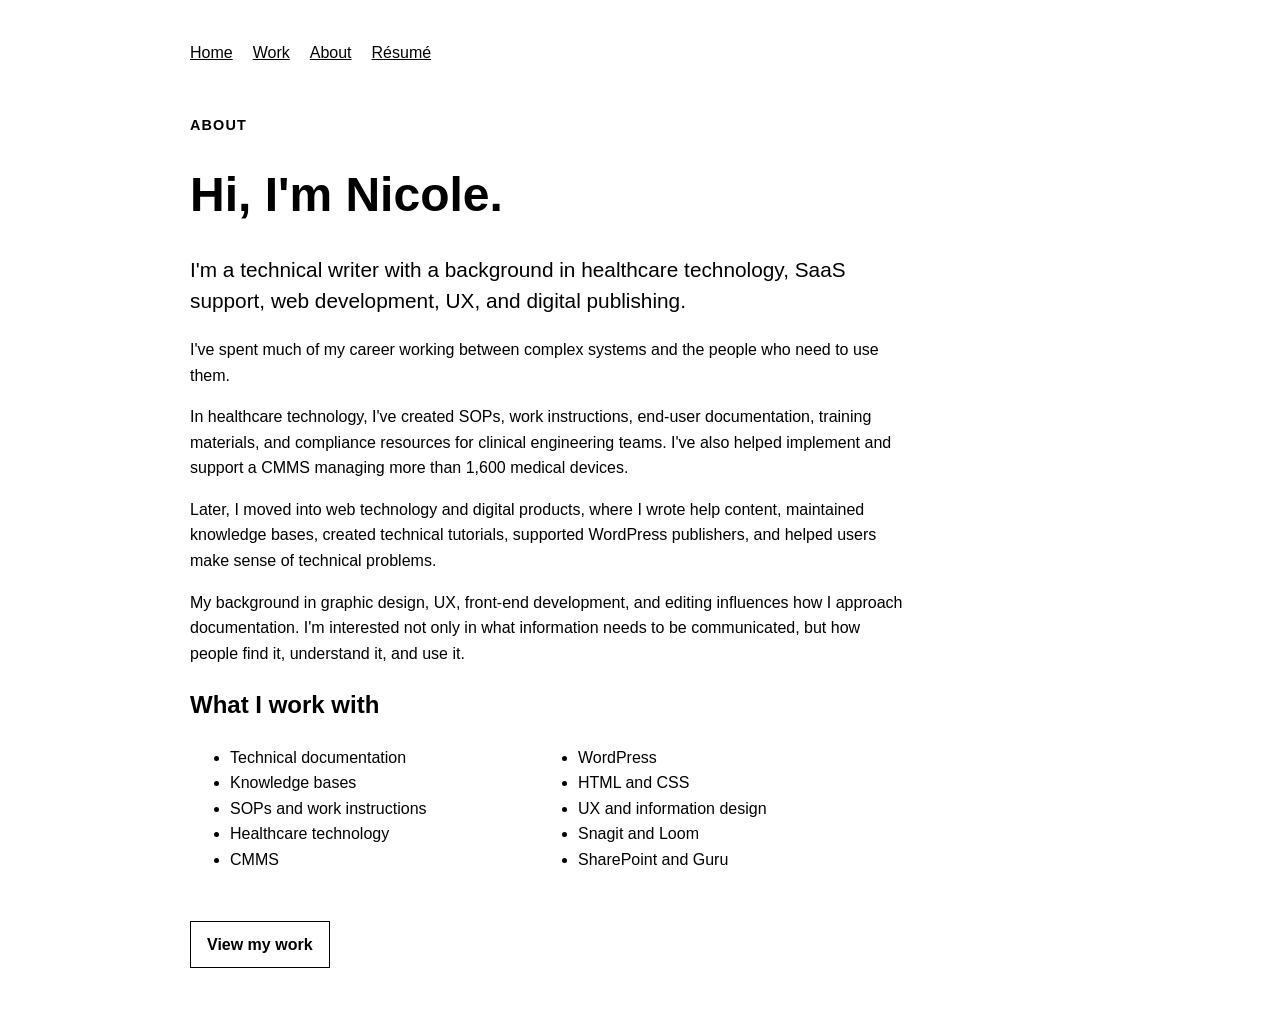
==== about.html @ 40b09336 "Add about and resume pages" ====
<!DOCTYPE html>
<html lang="en">

<head>
    <meta charset="UTF-8">
    <meta name="viewport" content="width=device-width, initial-scale=1.0">
    <title>About Nicole Peery | Nicky Writes</title>
    <link rel="stylesheet" href="assets/css/style.css">
</head>

<body>

    <nav>
        <a href="index.html">Home</a>
        <a href="work.html">Work</a>
        <a href="about.html">About</a>
        <a href="resume.html">Résumé</a>
    </nav>

    <main class="about-page">

        <p class="eyebrow">About</p>

        <h1>Hi, I'm Nicole.</h1>

        <p class="about-intro">
            I'm a technical writer with a background in healthcare technology,
            SaaS support, web development, UX, and digital publishing.
        </p>

        <p>
            I've spent much of my career working between complex systems and the
            people who need to use them.
        </p>

        <p>
            In healthcare technology, I've created SOPs, work instructions,
            end-user documentation, training materials, and compliance resources
            for clinical engineering teams. I've also helped implement and support
            a CMMS managing more than 1,600 medical devices.
        </p>

        <p>
            Later, I moved into web technology and digital products, where I wrote
            help content, maintained knowledge bases, created technical tutorials,
            supported WordPress publishers, and helped users make sense of
            technical problems.
        </p>

        <p>
            My background in graphic design, UX, front-end development, and editing
            influences how I approach documentation. I'm interested not only in
            what information needs to be communicated, but how people find it,
            understand it, and use it.
        </p>

        <h2>What I work with</h2>

        <ul class="skill-list">
            <li>Technical documentation</li>
            <li>Knowledge bases</li>
            <li>SOPs and work instructions</li>
            <li>Healthcare technology</li>
            <li>CMMS</li>
            <li>WordPress</li>
            <li>HTML and CSS</li>
            <li>UX and information design</li>
            <li>Snagit and Loom</li>
            <li>SharePoint and Guru</li>
        </ul>

        <p class="page-cta">
            <a class="button" href="work.html">View my work</a>
        </p>

    </main>

</body>

</html>
---- assets/css/style.css ----
body {
  font-family: Arial, sans-serif;
  max-width: 900px;
  margin: 0 auto;
  padding: 40px 24px;
  line-height: 1.6;
}

nav {
  display: flex;
  gap: 20px;
  margin-bottom: 48px;
}

a {
  color: inherit;
}

h1 {
  font-size: 3rem;
  line-height: 1.1;
}

.project-grid {
  display: grid;
  grid-template-columns: repeat(2, 1fr);
  gap: 24px;
  margin-top: 32px;
}

.project-card {
  border: 1px solid #ddd;
  padding: 24px;
}

.project-card h2 {
  margin-top: 0;
  font-size: 1.4rem;
}

@media (max-width: 700px) {
  .project-grid {
    grid-template-columns: 1fr;
  }
}

.project-page {
  max-width: 760px;
}

.project-page section {
  margin-top: 48px;
}

.project-page h2 {
  margin-bottom: 12px;
}

.eyebrow {
  font-size: 0.9rem;
  font-weight: 700;
  text-transform: uppercase;
  letter-spacing: 0.08em;
}

.project-intro {
  font-size: 1.25rem;
  max-width: 650px;
}

.skill-list {
  columns: 2;
}

.back-link {
  margin-top: 56px;
}

@media (max-width: 700px) {
  .skill-list {
    columns: 1;
  }
}

.artifact-preview {
  display: block;
  margin: 24px 0;
}

.artifact-preview img {
  display: block;
  width: 100%;
  height: auto;
  border: 1px solid #ddd;
}

.button {
  display: inline-block;
  padding: 10px 16px;
  border: 1px solid currentColor;
  text-decoration: none;
  font-weight: 700;
}

.button:hover {
  text-decoration: underline;
}

.about-page {
  max-width: 720px;
}

.about-intro {
  font-size: 1.3rem;
  line-height: 1.5;
}

.page-cta {
  margin-top: 48px;
}

.resume-page {
  max-width: 720px;
}

.resume-intro {
  font-size: 1.3rem;
  line-height: 1.5;
}

.resume-highlights {
  margin-top: 56px;
}
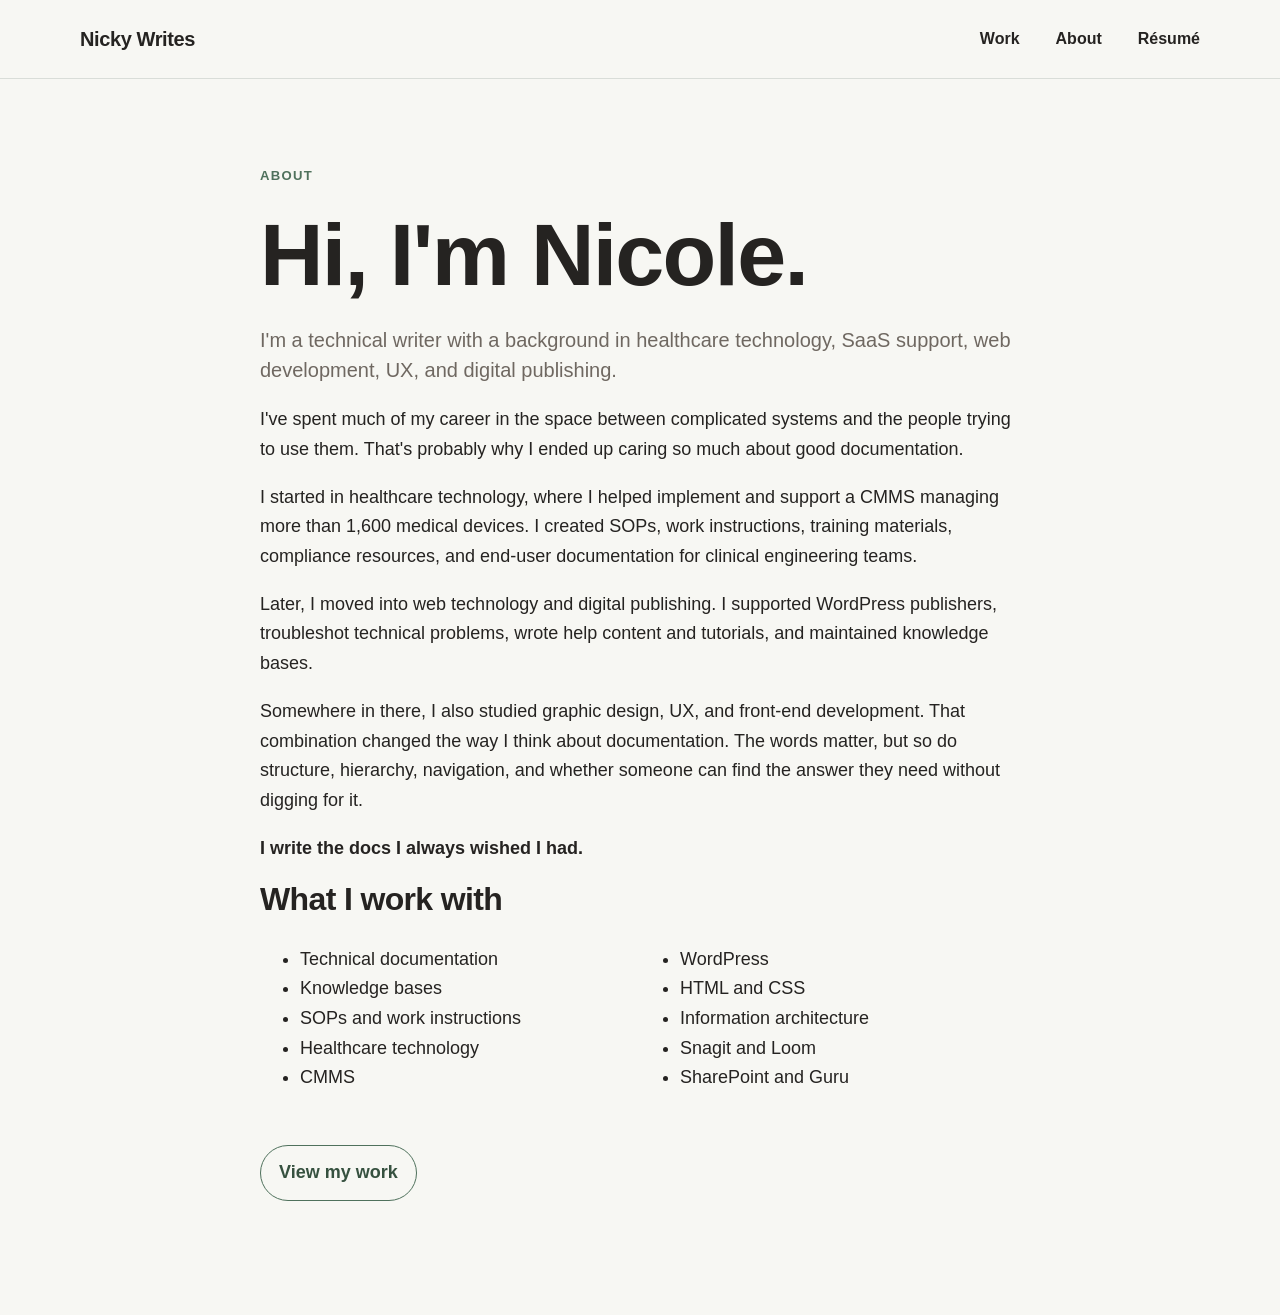
==== commit dba91684: "Complete technical writing portfolio" ====
--- a/about.html
+++ b/about.html
@@ -10,12 +10,21 @@
 
 <body>
 
-    <nav>
-        <a href="index.html">Home</a>
-        <a href="work.html">Work</a>
-        <a href="about.html">About</a>
-        <a href="resume.html">Résumé</a>
-    </nav>
+    <header class="site-header">
+        <div class="site-header-inner">
+
+            <a class="site-name" href="index.html">
+                Nicky Writes
+            </a>
+
+            <nav class="site-nav" aria-label="Primary navigation">
+                <a href="work.html">Work</a>
+                <a href="about.html">About</a>
+                <a href="resume.html">Résumé</a>
+            </nav>
+
+        </div>
+    </header>
 
     <main class="about-page">
 
@@ -29,29 +38,33 @@
         </p>
 
         <p>
-            I've spent much of my career working between complex systems and the
-            people who need to use them.
+            I've spent much of my career in the space between complicated systems
+            and the people trying to use them. That's probably why I ended up caring
+            so much about good documentation.
         </p>
 
         <p>
-            In healthcare technology, I've created SOPs, work instructions,
-            end-user documentation, training materials, and compliance resources
-            for clinical engineering teams. I've also helped implement and support
-            a CMMS managing more than 1,600 medical devices.
+            I started in healthcare technology, where I helped implement and support
+            a CMMS managing more than 1,600 medical devices. I created SOPs, work
+            instructions, training materials, compliance resources, and end-user
+            documentation for clinical engineering teams.
         </p>
 
         <p>
-            Later, I moved into web technology and digital products, where I wrote
-            help content, maintained knowledge bases, created technical tutorials,
-            supported WordPress publishers, and helped users make sense of
-            technical problems.
+            Later, I moved into web technology and digital publishing. I supported
+            WordPress publishers, troubleshot technical problems, wrote help content
+            and tutorials, and maintained knowledge bases.
         </p>
 
         <p>
-            My background in graphic design, UX, front-end development, and editing
-            influences how I approach documentation. I'm interested not only in
-            what information needs to be communicated, but how people find it,
-            understand it, and use it.
+            Somewhere in there, I also studied graphic design, UX, and front-end
+            development. That combination changed the way I think about documentation.
+            The words matter, but so do structure, hierarchy, navigation, and whether
+            someone can find the answer they need without digging for it.
+        </p>
+
+        <p>
+            <strong>I write the docs I always wished I had.</strong>
         </p>
 
         <h2>What I work with</h2>
@@ -64,13 +77,15 @@
             <li>CMMS</li>
             <li>WordPress</li>
             <li>HTML and CSS</li>
-            <li>UX and information design</li>
+            <li>Information architecture</li>
             <li>Snagit and Loom</li>
             <li>SharePoint and Guru</li>
         </ul>
 
         <p class="page-cta">
-            <a class="button" href="work.html">View my work</a>
+            <a class="button" href="work.html">
+                View my work
+            </a>
         </p>
 
     </main>
--- a/assets/css/style.css
+++ b/assets/css/style.css
@@ -1,85 +1,300 @@
+:root {
+  --bg: #f7f7f3;
+  --surface: #ffffff;
+  --text: #252321;
+  --muted: #6f6861;
+  --green: #4f715c;
+  --green-dark: #36513f;
+  --line: #d9ddd8;
+  --soft: #eef1ec;
+
+  --max-width: 1120px;
+  --content-width: 760px;
+  --radius: 18px;
+  --shadow: 0 10px 30px rgba(37, 35, 33, 0.06);
+}
+
+* {
+  box-sizing: border-box;
+}
+
+html {
+  scroll-behavior: smooth;
+}
+
 body {
-  font-family: Arial, sans-serif;
+  margin: 0;
+  background: var(--bg);
+  color: var(--text);
+  font-family: Arial, Helvetica, sans-serif;
+  font-size: 18px;
+  line-height: 1.65;
+}
+
+a {
+  color: var(--green-dark);
+  text-decoration-thickness: 1px;
+  text-underline-offset: 3px;
+}
+
+a:hover {
+  color: var(--green);
+}
+
+
+/* Header */
+
+.site-header {
+  border-bottom: 1px solid var(--line);
+}
+
+.site-header-inner {
+  width: min(var(--max-width), calc(100% - 48px));
+  margin: 0 auto;
+  padding: 26px 0;
+
+  display: flex;
+  align-items: center;
+}
+
+.site-name {
+  color: var(--text);
+  font-size: 1.25rem;
+  font-weight: 800;
+  letter-spacing: -0.02em;
+  line-height: 1;
+  text-decoration: none;
+  white-space: nowrap;
+}
+
+.site-name:hover {
+  color: var(--green);
+}
+
+.site-nav {
+  width: auto;
+  max-width: none;
+  margin: 0 0 0 auto;
+  padding: 0;
+  border: 0;
+
+  display: flex;
+  align-items: center;
+  gap: 36px;
+}
+
+.site-nav a {
+  color: var(--text);
+  font-size: 1rem;
+  font-weight: 700;
+  text-decoration: none;
+  white-space: nowrap;
+}
+
+.site-nav a:hover {
+  color: var(--green);
+}
+
+
+/* Main layout */
+
+main {
+  width: min(var(--max-width), calc(100% - 48px));
+  margin: 0 auto;
+  padding: 72px 0 96px;
+}
+
+h1,
+h2,
+h3 {
+  line-height: 1.15;
+  letter-spacing: -0.02em;
+}
+
+h1 {
+  margin: 0 0 20px;
+  font-size: clamp(3rem, 7vw, 5.5rem);
   max-width: 900px;
-  margin: 0 auto;
-  padding: 40px 24px;
-  line-height: 1.6;
-}
-
-nav {
+}
+
+h2 {
+  margin-top: 0;
+  font-size: 2rem;
+}
+
+h3 {
+  font-size: 1.3rem;
+}
+
+p {
+  max-width: 760px;
+}
+
+
+/* Hero */
+
+.eyebrow {
+  margin-bottom: 18px;
+  color: var(--green);
+  font-size: 0.82rem;
+  font-weight: 700;
+  letter-spacing: 0.1em;
+  text-transform: uppercase;
+}
+
+.hero {
+  padding: 72px 0 48px;
+}
+
+.hero-role {
+  margin: 0 0 10px;
+  color: var(--green);
+  font-size: 1rem;
+  font-weight: 700;
+  text-transform: uppercase;
+  letter-spacing: 0.08em;
+}
+
+.hero-intro {
+  max-width: 720px;
+  margin-bottom: 34px;
+  color: var(--muted);
+  font-size: clamp(1.2rem, 2vw, 1.5rem);
+}
+
+
+/* Buttons */
+
+.button-group {
   display: flex;
-  gap: 20px;
-  margin-bottom: 48px;
-}
-
-a {
-  color: inherit;
-}
-
-h1 {
-  font-size: 3rem;
-  line-height: 1.1;
-}
+  flex-wrap: wrap;
+  gap: 12px;
+}
+
+.button {
+  display: inline-block;
+  padding: 12px 18px;
+  border: 1px solid var(--green);
+  border-radius: 999px;
+  color: var(--green-dark);
+  background: transparent;
+  font-weight: 700;
+  text-decoration: none;
+}
+
+.button:hover {
+  background: var(--green);
+  color: #fff;
+}
+
+.button-primary {
+  background: var(--green);
+  color: #fff;
+}
+
+.button-primary:hover {
+  background: var(--green-dark);
+}
+
+
+/* Sections */
+
+.section-heading {
+  margin-bottom: 28px;
+}
+
+.section-intro,
+.project-intro,
+.about-intro,
+.resume-intro {
+  color: var(--muted);
+  font-size: 1.25rem;
+  line-height: 1.5;
+}
+
+
+/* Project cards */
 
 .project-grid {
   display: grid;
-  grid-template-columns: repeat(2, 1fr);
-  gap: 24px;
-  margin-top: 32px;
+  grid-template-columns: repeat(2, minmax(0, 1fr));
+  gap: 22px;
+  margin-top: 36px;
 }
 
 .project-card {
-  border: 1px solid #ddd;
-  padding: 24px;
+  padding: 28px;
+  background: var(--surface);
+  border: 1px solid var(--line);
+  border-radius: var(--radius);
+  box-shadow: var(--shadow);
+
+  transition:
+    transform 0.18s ease,
+    box-shadow 0.18s ease,
+    border-color 0.18s ease;
+}
+
+.project-card:hover {
+  transform: translateY(-4px);
+  border-color: #bdc8bf;
+  box-shadow: 0 16px 40px rgba(37, 35, 33, 0.09);
 }
 
 .project-card h2 {
-  margin-top: 0;
-  font-size: 1.4rem;
-}
-
-@media (max-width: 700px) {
-  .project-grid {
-    grid-template-columns: 1fr;
-  }
-}
-
-.project-page {
-  max-width: 760px;
-}
-
-.project-page section {
-  margin-top: 48px;
-}
-
-.project-page h2 {
-  margin-bottom: 12px;
-}
-
-.eyebrow {
-  font-size: 0.9rem;
-  font-weight: 700;
-  text-transform: uppercase;
-  letter-spacing: 0.08em;
-}
-
-.project-intro {
-  font-size: 1.25rem;
-  max-width: 650px;
+  margin-bottom: 14px;
+  font-size: 1.45rem;
+}
+
+.project-card p {
+  color: var(--muted);
+  font-size: 0.98rem;
+}
+
+.project-card a {
+  font-weight: 700;
+}
+
+.project-card .eyebrow {
+  margin: 0 0 12px;
+  font-size: 0.72rem;
+}
+
+
+/* Interior pages */
+
+.project-page,
+.about-page,
+.resume-page {
+  max-width: var(--content-width);
+}
+
+.project-page section,
+.resume-highlights {
+  margin-top: 56px;
+}
+
+.project-page section+section {
+  padding-top: 4px;
+}
+
+.project-page ul {
+  padding-left: 1.2rem;
 }
 
 .skill-list {
   columns: 2;
-}
-
-.back-link {
-  margin-top: 56px;
-}
-
-@media (max-width: 700px) {
-  .skill-list {
-    columns: 1;
-  }
+  column-gap: 40px;
+}
+
+
+/* Portfolio artifact */
+
+.artifact {
+  padding: 28px;
+  background: var(--soft);
+  border: 1px solid var(--line);
+  border-radius: var(--radius);
 }
 
 .artifact-preview {
@@ -91,43 +306,72 @@
   display: block;
   width: 100%;
   height: auto;
-  border: 1px solid #ddd;
-}
-
-.button {
-  display: inline-block;
-  padding: 10px 16px;
-  border: 1px solid currentColor;
-  text-decoration: none;
-  font-weight: 700;
-}
-
-.button:hover {
-  text-decoration: underline;
-}
-
-.about-page {
-  max-width: 720px;
-}
-
-.about-intro {
-  font-size: 1.3rem;
-  line-height: 1.5;
-}
-
+  border: 1px solid var(--line);
+  border-radius: 12px;
+  box-shadow: var(--shadow);
+}
+
+.back-link,
 .page-cta {
-  margin-top: 48px;
-}
-
-.resume-page {
-  max-width: 720px;
-}
-
-.resume-intro {
-  font-size: 1.3rem;
-  line-height: 1.5;
-}
-
-.resume-highlights {
-  margin-top: 56px;
+  margin-top: 52px;
+}
+
+.work-page h1 {
+  max-width: 800px;
+  font-size: clamp(2.75rem, 5vw, 4.25rem);
+}
+
+.work-page .section-heading {
+  margin-bottom: 42px;
+}
+
+
+/* Mobile */
+
+@media (max-width: 760px) {
+  body {
+    font-size: 17px;
+  }
+
+  .site-header-inner {
+    width: min(100% - 32px, var(--max-width));
+    padding: 20px 0;
+  }
+
+  .site-name {
+    font-size: 1.05rem;
+  }
+
+  .site-nav {
+    gap: 14px;
+  }
+
+  .site-nav a {
+    font-size: 0.85rem;
+  }
+
+  .hero h1 {
+    font-size: clamp(2.7rem, 12vw, 3.4rem);
+  }
+
+  main {
+    width: min(100% - 32px, var(--max-width));
+    padding-top: 48px;
+  }
+
+  .project-page {
+    font-size: 18px;
+  }
+
+  .project-grid {
+    grid-template-columns: 1fr;
+  }
+
+  .skill-list {
+    columns: 1;
+  }
+
+  .hero {
+    padding-top: 48px;
+  }
 }
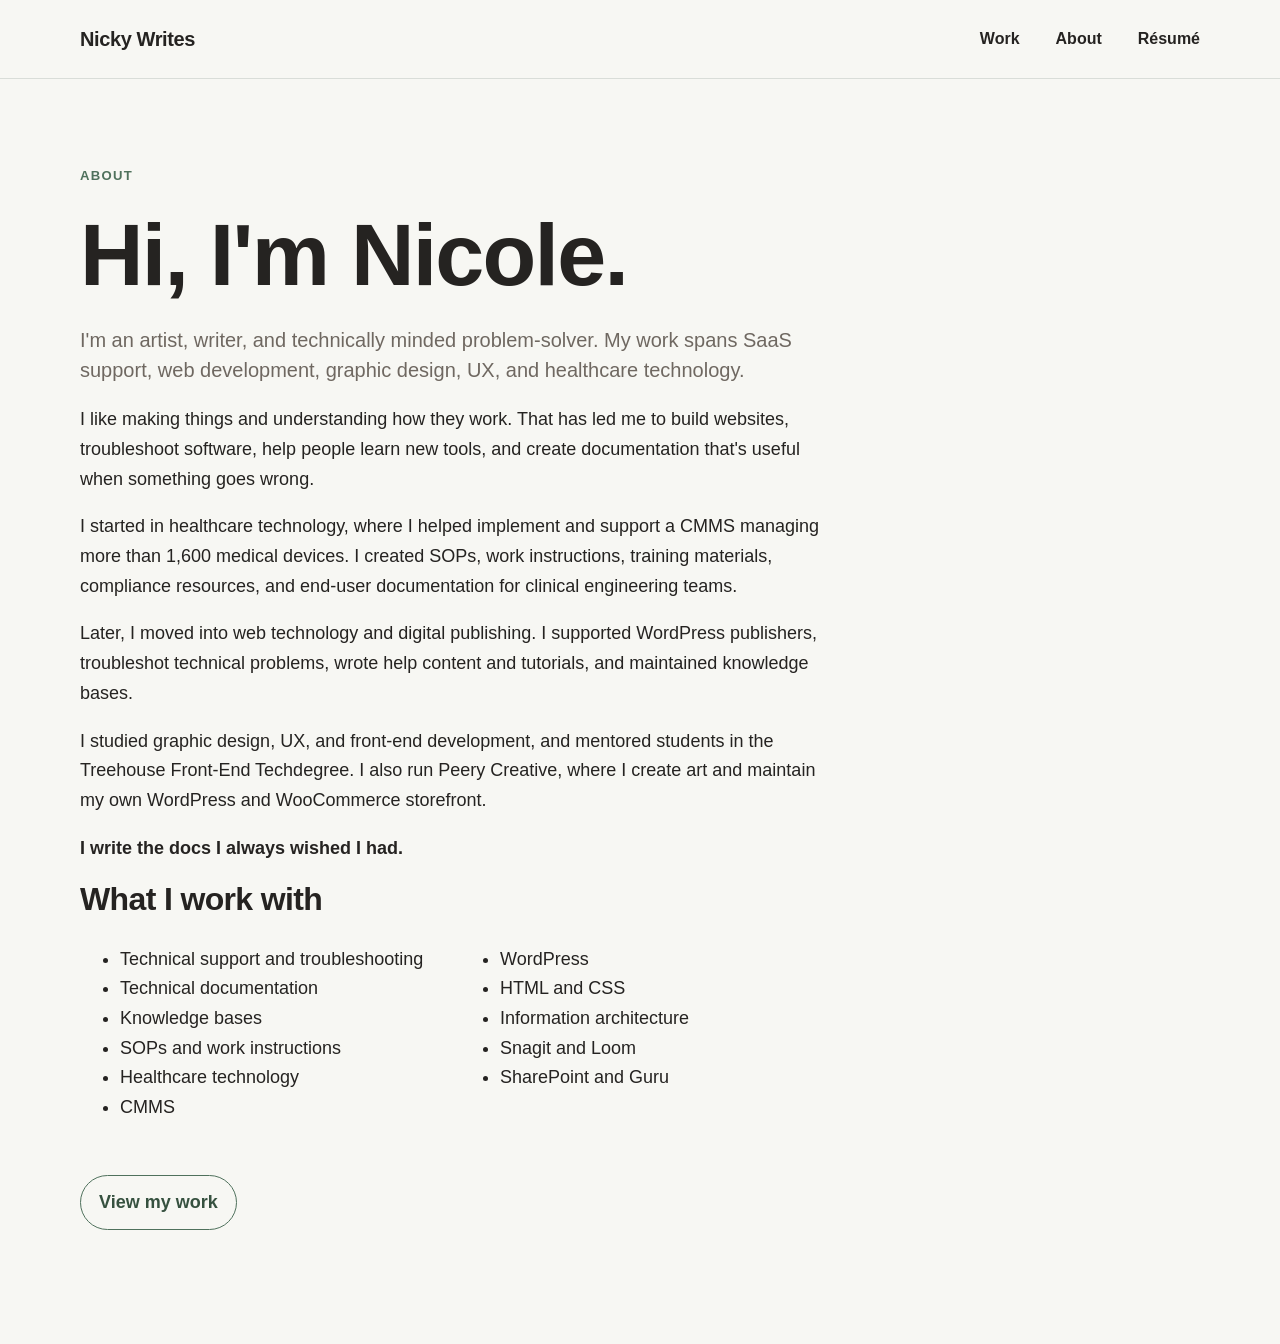
==== commit 136bf62e: "Update portfolio with creative and technical work" ====
--- a/about.html
+++ b/about.html
@@ -1,95 +1,37 @@
 <!DOCTYPE html>
 <html lang="en">
-
 <head>
-    <meta charset="UTF-8">
-    <meta name="viewport" content="width=device-width, initial-scale=1.0">
-    <title>About Nicole Peery | Nicky Writes</title>
-    <link rel="stylesheet" href="assets/css/style.css">
+  <meta charset="UTF-8">
+  <meta name="viewport" content="width=device-width, initial-scale=1.0">
+  <title>About Nicole Peery | Nicky Writes</title>
+  <link rel="stylesheet" href="assets/css/style.css">
 </head>
-
 <body>
-
-    <header class="site-header">
-        <div class="site-header-inner">
-
-            <a class="site-name" href="index.html">
-                Nicky Writes
-            </a>
-
-            <nav class="site-nav" aria-label="Primary navigation">
-                <a href="work.html">Work</a>
-                <a href="about.html">About</a>
-                <a href="resume.html">Résumé</a>
-            </nav>
-
-        </div>
-    </header>
-
-    <main class="about-page">
-
-        <p class="eyebrow">About</p>
-
-        <h1>Hi, I'm Nicole.</h1>
-
-        <p class="about-intro">
-            I'm a technical writer with a background in healthcare technology,
-            SaaS support, web development, UX, and digital publishing.
-        </p>
-
-        <p>
-            I've spent much of my career in the space between complicated systems
-            and the people trying to use them. That's probably why I ended up caring
-            so much about good documentation.
-        </p>
-
-        <p>
-            I started in healthcare technology, where I helped implement and support
-            a CMMS managing more than 1,600 medical devices. I created SOPs, work
-            instructions, training materials, compliance resources, and end-user
-            documentation for clinical engineering teams.
-        </p>
-
-        <p>
-            Later, I moved into web technology and digital publishing. I supported
-            WordPress publishers, troubleshot technical problems, wrote help content
-            and tutorials, and maintained knowledge bases.
-        </p>
-
-        <p>
-            Somewhere in there, I also studied graphic design, UX, and front-end
-            development. That combination changed the way I think about documentation.
-            The words matter, but so do structure, hierarchy, navigation, and whether
-            someone can find the answer they need without digging for it.
-        </p>
-
-        <p>
-            <strong>I write the docs I always wished I had.</strong>
-        </p>
-
-        <h2>What I work with</h2>
-
-        <ul class="skill-list">
-            <li>Technical documentation</li>
-            <li>Knowledge bases</li>
-            <li>SOPs and work instructions</li>
-            <li>Healthcare technology</li>
-            <li>CMMS</li>
-            <li>WordPress</li>
-            <li>HTML and CSS</li>
-            <li>Information architecture</li>
-            <li>Snagit and Loom</li>
-            <li>SharePoint and Guru</li>
-        </ul>
-
-        <p class="page-cta">
-            <a class="button" href="work.html">
-                View my work
-            </a>
-        </p>
-
-    </main>
-
+  <header class="site-header"><div class="site-header-inner">
+    <a class="site-name" href="index.html">Nicky Writes</a>
+    <nav class="site-nav" aria-label="Primary navigation">
+      <a href="work.html">Work</a><a href="about.html">About</a><a href="resume.html">Résumé</a>
+    </nav>
+  </div></header>
+  <main>
+    <div class="about-page">
+      <p class="eyebrow">About</p>
+      <h1>Hi, I'm Nicole.</h1>
+      <p class="about-intro">I'm an artist, writer, and technically minded problem-solver. My work spans SaaS support, web development, graphic design, UX, and healthcare technology.</p>
+      <p>I like making things and understanding how they work. That has led me to build websites, troubleshoot software, help people learn new tools, and create documentation that's useful when something goes wrong.</p>
+      <p>I started in healthcare technology, where I helped implement and support a CMMS managing more than 1,600 medical devices. I created SOPs, work instructions, training materials, compliance resources, and end-user documentation for clinical engineering teams.</p>
+      <p>Later, I moved into web technology and digital publishing. I supported WordPress publishers, troubleshot technical problems, wrote help content and tutorials, and maintained knowledge bases.</p>
+      <p>I studied graphic design, UX, and front-end development, and mentored students in the Treehouse Front-End Techdegree. I also run Peery Creative, where I create art and maintain my own WordPress and WooCommerce storefront.</p>
+      <p><strong>I write the docs I always wished I had.</strong></p>
+      <h2>What I work with</h2>
+      <ul class="skill-list">
+        <li>Technical support and troubleshooting</li><li>Technical documentation</li><li>Knowledge bases</li>
+        <li>SOPs and work instructions</li><li>Healthcare technology</li><li>CMMS</li>
+        <li>WordPress</li><li>HTML and CSS</li><li>Information architecture</li>
+        <li>Snagit and Loom</li><li>SharePoint and Guru</li>
+      </ul>
+      <p class="page-cta"><a class="button" href="work.html">View my work</a></p>
+    </div>
+  </main>
 </body>
-
-</html>+</html>
